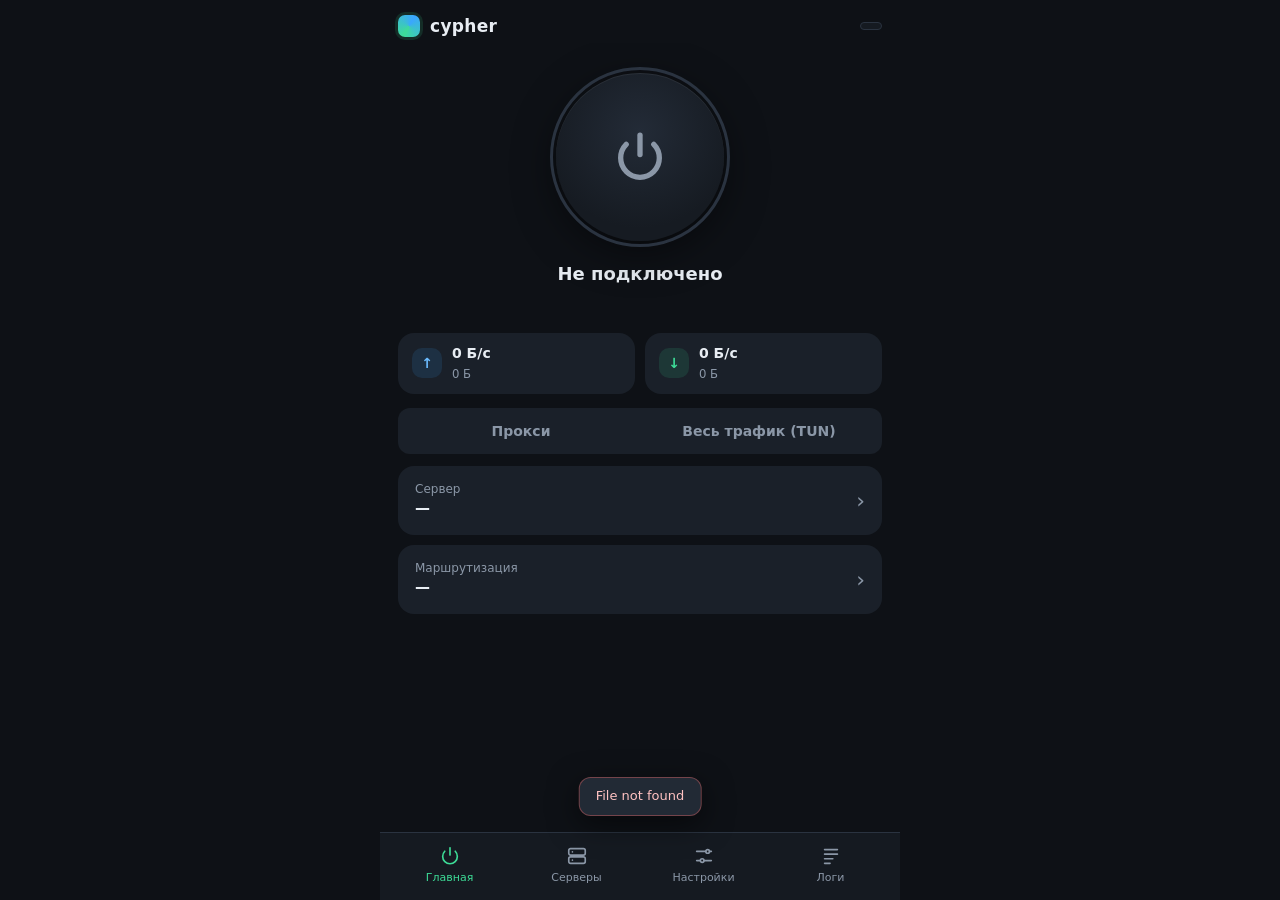
==== internal/gui/web/index.html @ f46d7534 "Geo sources with auto-update, server rules, per-app routing - internal/geo: download geosite/geoip a" ====
<!doctype html>
<html lang="ru">
<head>
<meta charset="utf-8">
<meta name="viewport" content="width=device-width, initial-scale=1">
<title>cypher</title>
<link rel="stylesheet" href="style.css">
</head>
<body>
<div id="app">
  <header class="top">
    <div class="brand"><span class="logo" aria-hidden="true"></span>cypher</div>
    <div id="modeChip" class="chip"></div>
  </header>

  <main>
    <!-- Home -->
    <section id="view-home" class="view active">
      <div id="banner" class="banner hidden"></div>

      <div class="power-wrap">
        <button id="power" class="power off" aria-label="Подключить">
          <span class="ring"></span>
          <svg viewBox="0 0 24 24" class="power-icon" aria-hidden="true"><path d="M12 3v8" /><path d="M6.3 6.8a8 8 0 1 0 11.4 0" /></svg>
        </button>
        <div id="statusText" class="status-text">Не подключено</div>
        <div id="timer" class="timer">&nbsp;</div>
      </div>

      <div class="speeds">
        <div class="speed"><span class="arrow up">↑</span><div><b id="upRate">0 Б/с</b><small id="upTotal">0 Б</small></div></div>
        <div class="speed"><span class="arrow down">↓</span><div><b id="downRate">0 Б/с</b><small id="downTotal">0 Б</small></div></div>
      </div>

      <div class="segmented" role="tablist" aria-label="Режим">
        <button data-mode="proxy" class="seg">Прокси</button>
        <button data-mode="tun" class="seg">Весь трафик (TUN)</button>
      </div>

      <button id="serverCard" class="card server-card">
        <div class="server-main">
          <div class="label">Сервер</div>
          <div id="serverName" class="server-name">—</div>
          <div id="serverHost" class="server-host"></div>
        </div>
        <div id="serverPing"></div>
        <span class="chev">›</span>
      </button>

      <button id="routingCard" class="card routing-card">
        <div class="server-main">
          <div class="label">Маршрутизация</div>
          <div id="routingName" class="server-name">—</div>
        </div>
        <span class="chev">›</span>
      </button>
    </section>

    <!-- Servers -->
    <section id="view-servers" class="view">
      <h2>Серверы</h2>
      <div class="card import">
        <textarea id="importText" rows="2" placeholder="Вставьте ссылку cypher:// или адрес подписки https://…"></textarea>
        <div class="row">
          <button id="pasteBtn" class="btn ghost">Из буфера</button>
          <button id="importBtn" class="btn primary">Добавить</button>
        </div>
      </div>
      <div class="row toolbar">
        <button id="pingBtn" class="btn ghost small">Проверить пинг</button>
        <button id="refreshSubsBtn" class="btn ghost small">Обновить подписки</button>
      </div>
      <div id="serverList"></div>
    </section>

    <!-- Settings -->
    <section id="view-settings" class="view">
      <h2>Настройки</h2>

      <h3>Маршрутизация</h3>
      <div id="presetList" class="presets"></div>
      <div id="defaultBox" class="card list hidden">
        <label class="item"><span>Всё остальное</span>
          <select id="defaultAction"><option value="proxy">Через VPN</option><option value="direct">Напрямую</option></select></label>
      </div>

      <h3>Приложения</h3>
      <div class="card list">
        <div id="appList"></div>
        <div class="item"><span class="hint-inline">Работает в режиме «Весь трафик». В режиме «Прокси» — только для программ, которые сами ходят через прокси.</span></div>
        <div class="item end"><button id="addAppBtn" class="btn ghost small">+ Добавить приложение</button></div>
      </div>

      <h3>Мои правила</h3>
      <div class="card list">
        <div id="ruleList"></div>
        <div class="item end"><button id="addRuleBtn" class="btn ghost small">+ Добавить правило</button></div>
      </div>
      <small class="hint">Сначала проверяются приложения, затем правила сверху вниз, затем выбранный пресет. Несколько значений в строке — через запятую.</small>
      <details class="card item-details">
        <summary>Расширенные правила (JSON, формат Xray)</summary>
        <textarea id="customRules" rows="8" spellcheck="false" class="mono"></textarea>
        <small class="hint">Пример: [{"domain":["geosite:google"],"port":"443","outbound":"proxy"}]. Проверяются после «Моих правил».</small>
      </details>

      <h3>Подключение</h3>
      <div class="card list">
        <label class="item"><span>Системный прокси Windows<small>Включать автоматически в режиме «Прокси»</small></span><input type="checkbox" id="sysProxy" class="switch"></label>
        <label class="item"><span>Отпечаток TLS<small>Как клиент выглядит для DPI</small></span>
          <select id="fingerprint">
            <option value="">Из настроек сервера</option>
            <option value="firefox">Firefox</option>
            <option value="chrome">Chrome</option>
            <option value="safari">Safari</option>
            <option value="edge">Edge</option>
            <option value="ios">iOS</option>
            <option value="random">Случайный</option>
          </select></label>
        <label class="item"><span>Порт SOCKS5</span><input type="number" id="socksPort" min="1" max="65535"></label>
        <label class="item"><span>Порт HTTP</span><input type="number" id="httpPort" min="1" max="65535"></label>
      </div>

      <h3>Базы geosite / geoip</h3>
      <div class="card list">
        <label class="item"><span>Источник<small id="geoNote"></small></span><select id="geoSource"></select></label>
        <div id="geoCustom" class="item-details hidden">
          <label class="label" for="geositeUrl">Ссылка на geosite.dat</label><input id="geositeUrl" type="url" placeholder="https://…/geosite.dat">
          <label class="label" for="geoipUrl">Ссылка на geoip.dat</label><input id="geoipUrl" type="url" placeholder="https://…/geoip.dat">
        </div>
        <label class="item"><span>Обновлять</span>
          <select id="geoInterval">
            <option value="6">каждые 6 часов</option><option value="12">каждые 12 часов</option>
            <option value="24">раз в сутки</option><option value="72">раз в 3 дня</option>
            <option value="168">раз в неделю</option><option value="0">не обновлять</option>
          </select></label>
        <div class="item"><span>Обновить сейчас<small id="geoUpdated">—</small></span><button id="geoBtn" class="btn ghost small">Обновить</button></div>
      </div>

      <h3>Приложение</h3>
      <div class="card list">
        <label class="item"><span>Запускать вместе с Windows</span><input type="checkbox" id="autostart" class="switch"></label>
        <label class="item"><span>Подключаться при запуске</span><input type="checkbox" id="autoConnect" class="switch"></label>
        <label class="item"><span>Подробность логов</span>
          <select id="logLevel"><option value="error">Ошибки</option><option value="warn">Предупреждения</option><option value="info">Обычная</option><option value="debug">Отладка</option></select></label>
      </div>
      <div class="save-bar"><button id="saveBtn" class="btn primary">Сохранить</button></div>
      <p id="about" class="about"></p>
    </section>

    <!-- Logs -->
    <section id="view-logs" class="view">
      <div class="row between"><h2>Логи</h2><button id="copyLogs" class="btn ghost small">Копировать</button></div>
      <pre id="logBox" class="logs mono"></pre>
    </section>
  </main>

  <nav class="tabs">
    <button data-view="home" class="tab active"><svg viewBox="0 0 24 24"><path d="M12 3v8"/><path d="M6.3 6.8a8 8 0 1 0 11.4 0"/></svg>Главная</button>
    <button data-view="servers" class="tab"><svg viewBox="0 0 24 24"><rect x="3" y="4" width="18" height="7" rx="2"/><rect x="3" y="13" width="18" height="7" rx="2"/><path d="M7 7.5h.01M7 16.5h.01"/></svg>Серверы</button>
    <button data-view="settings" class="tab"><svg viewBox="0 0 24 24"><path d="M4 7h10M18 7h2M4 17h4M12 17h8"/><circle cx="16" cy="7" r="2"/><circle cx="10" cy="17" r="2"/></svg>Настройки</button>
    <button data-view="logs" class="tab"><svg viewBox="0 0 24 24"><path d="M5 5h14M5 10h14M5 15h9M5 20h6"/></svg>Логи</button>
  </nav>
  <div id="toast" class="toast hidden"></div>
  <div id="picker" class="modal hidden" role="dialog" aria-modal="true" aria-label="Выбор приложения">
    <div class="modal-box">
      <div class="row between"><b>Добавить приложение</b><button id="pickerClose" class="icon-btn" aria-label="Закрыть">✕</button></div>
      <input id="pickerSearch" type="text" placeholder="Поиск или имя файла, например dota2.exe">
      <div id="pickerList" class="picker-list"></div>
      <div class="row end"><button id="pickerManual" class="btn primary small">Добавить по имени</button></div>
    </div>
  </div>
</div>
<script src="app.js"></script>
</body>
</html>
---- internal/gui/web/style.css ----
:root {
  --bg: #0e1116;
  --bg2: #151a21;
  --card: #1a2029;
  --card2: #222a35;
  --line: #2a3340;
  --text: #e8edf3;
  --muted: #8b97a7;
  --accent: #3ddc97;
  --accent2: #2bb07a;
  --warn: #f2b84b;
  --bad: #ef6b6b;
  --radius: 16px;
  color-scheme: dark;
}

* { box-sizing: border-box; }
html, body { margin: 0; height: 100%; }
body {
  background: var(--bg);
  color: var(--text);
  font: 14px/1.45 "Segoe UI Variable Text", "Segoe UI", system-ui, -apple-system, sans-serif;
  -webkit-font-smoothing: antialiased;
  user-select: none;
}
#app { display: flex; flex-direction: column; height: 100vh; max-width: 520px; margin: 0 auto; }
button, input, select, textarea { font: inherit; color: inherit; }
button { cursor: pointer; }
.hidden { display: none !important; }
.mono { font-family: "Cascadia Mono", Consolas, ui-monospace, monospace; font-size: 12px; }

.top { display: flex; align-items: center; justify-content: space-between; padding: 14px 18px 4px; }
.brand { display: flex; align-items: center; gap: 10px; font-weight: 650; font-size: 17px; letter-spacing: .3px; }
.logo { width: 22px; height: 22px; border-radius: 7px; background: conic-gradient(from 210deg, var(--accent), #3aa6ff, var(--accent)); box-shadow: 0 0 0 3px #3ddc9722; }
.chip { font-size: 12px; color: var(--muted); background: var(--bg2); border: 1px solid var(--line); padding: 3px 10px; border-radius: 99px; }
.chip.on { color: var(--accent); border-color: #3ddc9755; }

main { flex: 1; overflow-y: auto; padding: 8px 18px 18px; }
.view { display: none; animation: fade .18s ease; }
.view.active { display: block; }
@keyframes fade { from { opacity: 0; transform: translateY(4px); } to { opacity: 1; transform: none; } }
h2 { font-size: 20px; margin: 8px 0 14px; }
h3 { font-size: 12px; text-transform: uppercase; letter-spacing: .8px; color: var(--muted); margin: 22px 4px 8px; font-weight: 600; }

/* Power button */
.power-wrap { display: flex; flex-direction: column; align-items: center; padding: 22px 0 10px; }
.power {
  position: relative; width: 168px; height: 168px; border-radius: 50%;
  border: none; background: radial-gradient(circle at 50% 35%, #232b37, #161b22 70%);
  box-shadow: 0 10px 40px #0008, inset 0 1px 0 #ffffff10;
  display: grid; place-items: center; transition: transform .15s ease, box-shadow .3s ease;
}
.power:active { transform: scale(.97); }
.power .ring { position: absolute; inset: -6px; border-radius: 50%; border: 3px solid var(--line); transition: border-color .3s, box-shadow .3s; }
.power-icon { width: 58px; height: 58px; fill: none; stroke: var(--muted); stroke-width: 2.2; stroke-linecap: round; transition: stroke .3s; }
.power.on .ring { border-color: var(--accent); box-shadow: 0 0 34px #3ddc9755, inset 0 0 18px #3ddc9733; }
.power.on .power-icon { stroke: var(--accent); }
.power.connecting .ring { border-color: transparent; border-top-color: var(--accent); border-right-color: #3ddc9766; animation: spin 1s linear infinite; }
.power.connecting .power-icon { stroke: var(--text); }
@keyframes spin { to { transform: rotate(360deg); } }
.status-text { margin-top: 20px; font-size: 18px; font-weight: 600; }
.status-text.on { color: var(--accent); }
.timer { color: var(--muted); font-variant-numeric: tabular-nums; margin-top: 2px; }

.speeds { display: grid; grid-template-columns: 1fr 1fr; gap: 10px; margin: 14px 0; }
.speed { display: flex; align-items: center; gap: 10px; background: var(--card); border-radius: var(--radius); padding: 10px 14px; }
.speed b { display: block; font-variant-numeric: tabular-nums; font-weight: 600; }
.speed small { color: var(--muted); font-variant-numeric: tabular-nums; }
.arrow { width: 30px; height: 30px; border-radius: 10px; display: grid; place-items: center; font-weight: 700; }
.arrow.up { background: #3aa6ff1f; color: #6cbcff; }
.arrow.down { background: #3ddc971f; color: var(--accent); }

.segmented { display: grid; grid-template-columns: 1fr 1fr; background: var(--card); border-radius: 12px; padding: 4px; margin-bottom: 12px; }
.seg { border: none; background: transparent; padding: 9px 6px; border-radius: 9px; color: var(--muted); font-weight: 550; }
.seg.active { background: var(--card2); color: var(--text); box-shadow: 0 1px 0 #ffffff0d inset; }

.card { display: block; width: 100%; text-align: left; background: var(--card); border: 1px solid transparent; border-radius: var(--radius); padding: 14px 16px; margin-bottom: 10px; }
button.card:hover { border-color: var(--line); }
.server-card, .routing-card { display: flex; align-items: center; gap: 12px; }
.server-main { flex: 1; min-width: 0; }
.label { font-size: 12px; color: var(--muted); }
.server-name { font-weight: 600; font-size: 15px; white-space: nowrap; overflow: hidden; text-overflow: ellipsis; }
.server-host { color: var(--muted); font-size: 12px; white-space: nowrap; overflow: hidden; text-overflow: ellipsis; }
.chev { color: var(--muted); font-size: 22px; }
.ping { font-size: 12px; font-variant-numeric: tabular-nums; padding: 3px 8px; border-radius: 99px; background: var(--bg2); color: var(--muted); white-space: nowrap; }
.ping.good { color: var(--accent); }
.ping.mid { color: var(--warn); }
.ping.bad { color: var(--bad); }

.banner { border-radius: 12px; padding: 10px 14px; margin: 4px 0 6px; font-size: 13px; background: #ef6b6b1a; color: #ffb3b3; border: 1px solid #ef6b6b44; }
.banner.info { background: #f2b84b14; color: #f6d08a; border-color: #f2b84b44; }
.banner button { margin-top: 8px; }

/* Servers */
.import textarea, input[type=url], #customRules {
  width: 100%; resize: vertical; background: var(--bg2); border: 1px solid var(--line); border-radius: 10px; padding: 10px; outline: none; user-select: text;
}
.import textarea:focus, input:focus, select:focus, textarea:focus { border-color: #3ddc9788; }
.row { display: flex; gap: 8px; align-items: center; margin-top: 8px; }
.row.end { justify-content: flex-end; }
.row.between { justify-content: space-between; }
.toolbar { margin: 4px 0 12px; }
.btn { border: 1px solid var(--line); background: var(--card2); border-radius: 10px; padding: 8px 14px; font-weight: 550; }
.btn:hover { border-color: #3a4656; }
.btn.primary { background: var(--accent); color: #062517; border-color: transparent; }
.btn.primary:hover { background: #52e5a6; }
.btn.ghost { background: transparent; }
.btn.small { padding: 5px 10px; font-size: 13px; }
.btn[disabled] { opacity: .55; cursor: default; }
.import .row { justify-content: flex-end; }

.group-head { display: flex; align-items: center; justify-content: space-between; margin: 16px 4px 6px; }
.group-head .title { font-size: 12px; text-transform: uppercase; letter-spacing: .8px; color: var(--muted); font-weight: 600; }
.group-head .meta { font-size: 11px; color: var(--muted); }
.group-head .meta.err { color: var(--bad); }
.group-actions { display: flex; gap: 4px; }
.icon-btn { border: none; background: transparent; color: var(--muted); padding: 4px 6px; border-radius: 8px; font-size: 13px; }
.icon-btn:hover { background: var(--card2); color: var(--text); }
.srv { display: flex; align-items: center; gap: 12px; padding: 12px 14px; border-radius: 14px; background: var(--card); margin-bottom: 6px; border: 1px solid transparent; cursor: pointer; }
.srv:hover { border-color: var(--line); }
.srv.selected { border-color: #3ddc9766; background: linear-gradient(0deg, #3ddc970a, #3ddc970a), var(--card); }
.radio { width: 18px; height: 18px; border-radius: 50%; border: 2px solid var(--line); flex: none; }
.srv.selected .radio { border-color: var(--accent); box-shadow: inset 0 0 0 4px var(--card), inset 0 0 0 9px var(--accent); }
.srv .server-main { min-width: 0; }
.empty { color: var(--muted); text-align: center; padding: 30px 10px; }

/* Settings */
.presets { display: grid; gap: 8px; }
.preset { display: flex; gap: 12px; align-items: flex-start; padding: 12px 14px; border-radius: 14px; background: var(--card); border: 1px solid transparent; cursor: pointer; }
.preset.selected { border-color: #3ddc9766; }
.preset .radio { margin-top: 2px; }
.preset.selected .radio { border-color: var(--accent); box-shadow: inset 0 0 0 4px var(--card), inset 0 0 0 9px var(--accent); }
.preset b { display: block; font-weight: 600; }
.preset small { color: var(--muted); }
.list { padding: 4px 0; }
.item { display: flex; align-items: center; justify-content: space-between; gap: 12px; padding: 10px 16px; }
.item + .item, .item + .item-details { border-top: 1px solid var(--line); }
.item span small { display: block; color: var(--muted); font-size: 12px; }
.item input[type=number] { width: 90px; background: var(--bg2); border: 1px solid var(--line); border-radius: 8px; padding: 6px 8px; text-align: right; outline: none; }
select { background: var(--bg2); border: 1px solid var(--line); border-radius: 8px; padding: 6px 8px; outline: none; max-width: 190px; }
.item-details { padding: 10px 16px; }
.item-details summary { cursor: pointer; color: var(--muted); }
.item-details input { width: 100%; margin: 4px 0 8px; padding: 8px; }
.hint { display: block; color: var(--muted); margin-top: 6px; font-size: 12px; user-select: text; }
.save-bar { position: sticky; bottom: 0; display: flex; justify-content: flex-end; padding: 12px 0 4px; background: linear-gradient(transparent, var(--bg) 35%); }
.about { color: var(--muted); font-size: 12px; text-align: center; margin-top: 18px; user-select: text; }

.switch { appearance: none; width: 42px; height: 24px; border-radius: 99px; background: var(--line); position: relative; flex: none; cursor: pointer; transition: background .2s; }
.switch::after { content: ""; position: absolute; top: 3px; left: 3px; width: 18px; height: 18px; border-radius: 50%; background: #c9d2dc; transition: transform .2s, background .2s; }
.switch:checked { background: var(--accent2); }
.switch:checked::after { transform: translateX(18px); background: #fff; }

/* Logs */
.logs { background: var(--bg2); border-radius: 12px; padding: 10px 12px; height: calc(100vh - 190px); overflow: auto; white-space: pre-wrap; word-break: break-all; margin: 0; user-select: text; color: #c3ccd7; }
.logs .lv-ERROR { color: var(--bad); }
.logs .lv-WARN { color: var(--warn); }
.logs .lv-DEBUG { color: #7f8b9b; }

/* Tabs */
.tabs { display: grid; grid-template-columns: repeat(4, 1fr); border-top: 1px solid var(--line); background: var(--bg2); padding: 6px 6px 8px; }
.tab { border: none; background: transparent; color: var(--muted); display: flex; flex-direction: column; align-items: center; gap: 3px; font-size: 11px; padding: 6px 0; border-radius: 10px; }
.tab svg { width: 22px; height: 22px; fill: none; stroke: currentColor; stroke-width: 1.8; stroke-linecap: round; stroke-linejoin: round; }
.tab.active { color: var(--accent); }
.tab:hover { background: var(--card); }

.toast { position: fixed; left: 50%; bottom: 84px; transform: translateX(-50%); background: var(--card2); border: 1px solid var(--line); padding: 9px 16px; border-radius: 12px; box-shadow: 0 8px 30px #0008; max-width: 90%; font-size: 13px; z-index: 10; }
.toast.err { border-color: #ef6b6b66; color: #ffc2c2; }

::-webkit-scrollbar { width: 10px; }
::-webkit-scrollbar-thumb { background: #2a3340; border-radius: 10px; border: 3px solid var(--bg); }

/* Rule editor */
.rule { display: grid; grid-template-columns: 108px minmax(0, 1fr) 108px 24px; gap: 6px; align-items: center; padding: 8px 12px; }
.rule + .rule, .app + .app { border-top: 1px solid var(--line); }
.rule input, .rule select, .app select { width: 100%; min-width: 0; max-width: none; }
.rule input { background: var(--bg2); border: 1px solid var(--line); border-radius: 8px; padding: 6px 8px; outline: none; user-select: text; }
.app { display: flex; align-items: center; gap: 10px; padding: 9px 12px 9px 16px; }
.app .app-name { flex: 1; min-width: 0; font-weight: 550; overflow: hidden; text-overflow: ellipsis; white-space: nowrap; }
.app select { width: 128px; flex: none; }
.app-icon { width: 26px; height: 26px; border-radius: 8px; background: var(--card2); display: grid; place-items: center; font-size: 12px; color: var(--muted); flex: none; text-transform: uppercase; }
.item.end { justify-content: flex-end; }
.hint-inline { color: var(--muted); font-size: 12px; }
.empty-row { color: var(--muted); font-size: 13px; padding: 10px 16px; }
details.card { padding: 10px 16px; }
details.card textarea { width: 100%; margin-top: 8px; background: var(--bg2); border: 1px solid var(--line); border-radius: 10px; padding: 10px; outline: none; user-select: text; }
#geoCustom { border-top: 1px solid var(--line); }

/* Modal */
.modal { position: fixed; inset: 0; background: #0009; display: grid; place-items: center; z-index: 20; padding: 18px; }
.modal-box { width: 100%; max-width: 440px; max-height: 80vh; display: flex; flex-direction: column; gap: 10px; background: var(--bg2); border: 1px solid var(--line); border-radius: var(--radius); padding: 16px; box-shadow: 0 20px 60px #000a; }
.modal-box input { width: 100%; background: var(--card); border: 1px solid var(--line); border-radius: 10px; padding: 9px 10px; outline: none; user-select: text; }
.picker-list { overflow-y: auto; flex: 1; min-height: 120px; border-radius: 10px; background: var(--card); }
.pick { display: flex; align-items: center; gap: 10px; padding: 8px 12px; cursor: pointer; }
.pick:hover { background: var(--card2); }
.pick + .pick { border-top: 1px solid var(--line); }
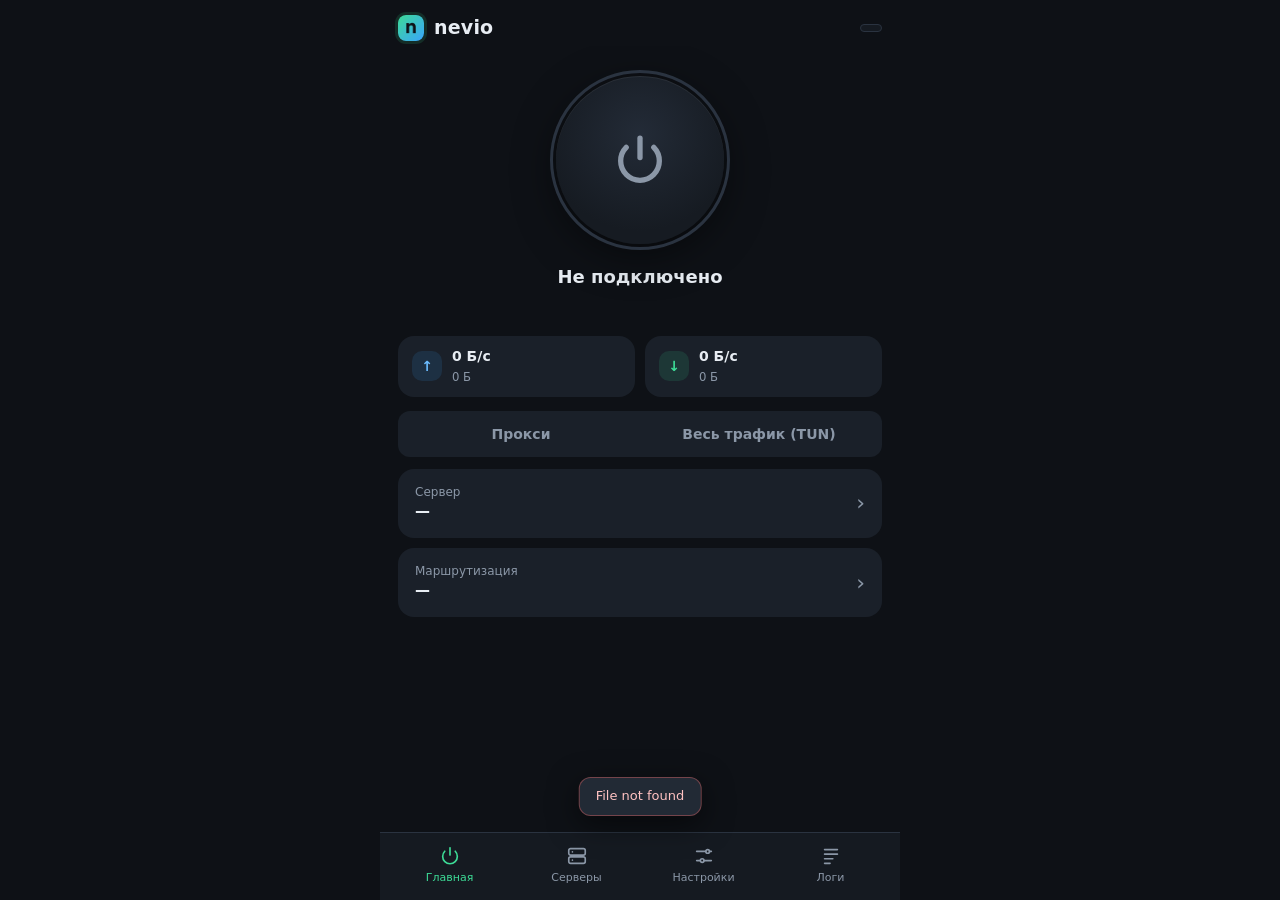
==== commit c651f289: "Rename the desktop client to nevio; compare with Xray - cmd/cypher-gui → cmd/nevio, nevio.exe, new i" ====
--- a/internal/gui/web/index.html
+++ b/internal/gui/web/index.html
@@ -3,13 +3,14 @@
 <head>
 <meta charset="utf-8">
 <meta name="viewport" content="width=device-width, initial-scale=1">
-<title>cypher</title>
+<title>nevio</title>
+<link rel="icon" href="logo.png">
 <link rel="stylesheet" href="style.css">
 </head>
 <body>
 <div id="app">
   <header class="top">
-    <div class="brand"><span class="logo" aria-hidden="true"></span>cypher</div>
+    <div class="brand"><img class="logo" src="logo.png" alt="" aria-hidden="true">nevio</div>
     <div id="modeChip" class="chip"></div>
   </header>
 
--- a/internal/gui/web/style.css
+++ b/internal/gui/web/style.css
@@ -30,8 +30,8 @@
 .mono { font-family: "Cascadia Mono", Consolas, ui-monospace, monospace; font-size: 12px; }
 
 .top { display: flex; align-items: center; justify-content: space-between; padding: 14px 18px 4px; }
-.brand { display: flex; align-items: center; gap: 10px; font-weight: 650; font-size: 17px; letter-spacing: .3px; }
-.logo { width: 22px; height: 22px; border-radius: 7px; background: conic-gradient(from 210deg, var(--accent), #3aa6ff, var(--accent)); box-shadow: 0 0 0 3px #3ddc9722; }
+.brand { display: flex; align-items: center; gap: 10px; font-weight: 700; font-size: 19px; letter-spacing: .2px; }
+.logo { width: 26px; height: 26px; border-radius: 8px; box-shadow: 0 0 0 3px #3ddc9722; }
 .chip { font-size: 12px; color: var(--muted); background: var(--bg2); border: 1px solid var(--line); padding: 3px 10px; border-radius: 99px; }
 .chip.on { color: var(--accent); border-color: #3ddc9755; }
 
